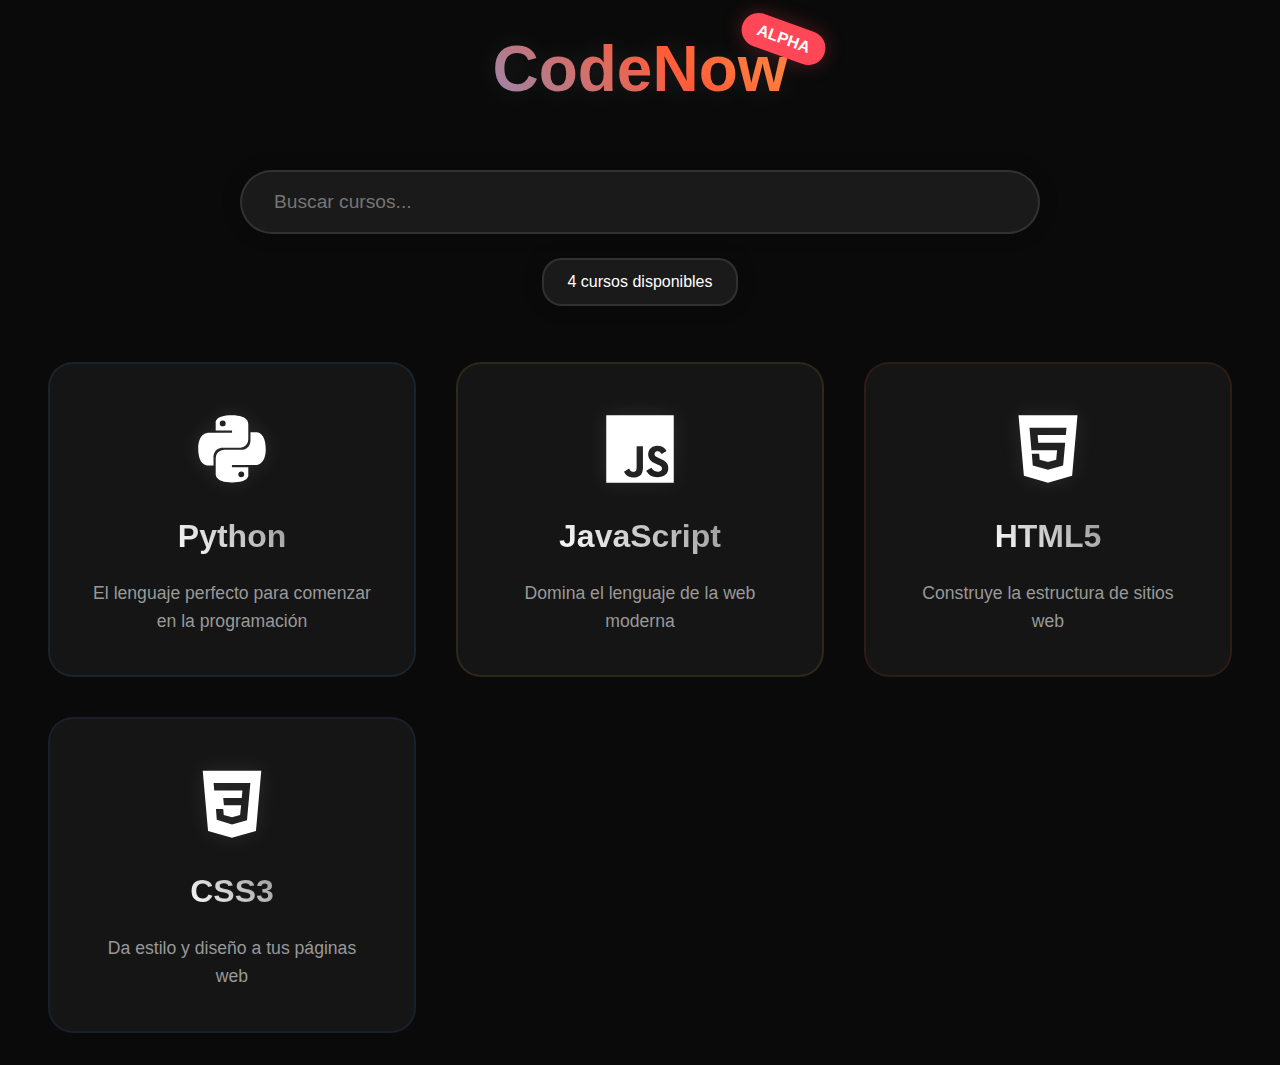
==== index.html @ e9f65292 "New commit" ====
<!DOCTYPE html>
<html lang="es">

<head>
    <meta charset="UTF-8" />
    <meta name="viewport" content="width=device-width, initial-scale=1.0" />
    <title>CodeNow | ONAC</title>
    <link rel="stylesheet" href="css/styles.css">
</head>

<body>
    <div class="title-container">
        <h1 class="main-title">CodeNow</h1>
        <span class="alpha-badge">ALPHA</span>
    </div>
    
    <div class="search-container">
        <input type="text" 
               class="search-box" 
               placeholder="Buscar cursos..." 
               id="searchCourses">
        <div class="stats-container">
            <span class="course-count">
                <span id="courseCount">4</span> cursos disponibles
            </span>
        </div>
    </div>
    
    <div class="courses-grid" id="coursesGrid">
        <!-- Python Card -->
        <a href="under-construction.html" class="course-card" data-language="python">
            <img src="assets/svg/python.svg" alt="Python">
            <h2>Python</h2>
            <p>El lenguaje perfecto para comenzar en la programación</p>
        </a>

        <!-- JavaScript Card -->
        <a href="under-construction.html" class="course-card" data-language="javascript">
            <img src="assets/svg/javascript.svg" alt="JavaScript">
            <h2>JavaScript</h2>
            <p>Domina el lenguaje de la web moderna</p>
        </a>

        <!-- HTML5 Card -->
        <a href="under-construction.html" class="course-card" data-language="html">
            <img src="assets/svg/html5.svg" alt="HTML5">
            <h2>HTML5</h2>
            <p>Construye la estructura de sitios web</p>
        </a>

        <!-- CSS3 Card -->
        <a href="under-construction.html" class="course-card" data-language="css">
            <img src="assets/svg/css3.svg" alt="CSS3">
            <h2>CSS3</h2>
            <p>Da estilo y diseño a tus páginas web</p>
        </a>
    </div>

    <script>
        // Funcionalidad de búsqueda
        const searchBox = document.getElementById('searchCourses');
        const coursesGrid = document.getElementById('coursesGrid');
        const courseCards = document.querySelectorAll('.course-card');
        const courseCount = document.getElementById('courseCount');

        searchBox.addEventListener('input', (e) => {
            const searchTerm = e.target.value.toLowerCase();
            let visibleCourses = 0;

            courseCards.forEach(card => {
                const title = card.querySelector('h2').textContent.toLowerCase();
                const description = card.querySelector('p').textContent.toLowerCase();
                const isVisible = title.includes(searchTerm) || description.includes(searchTerm);
                
                card.style.display = isVisible ? 'flex' : 'none';
                if (isVisible) visibleCourses++;
            });

            courseCount.textContent = visibleCourses;
        });
    </script>
</body>

</html>
---- css/styles.css ----
:root {
    --primary-bg: #0a0a0a;
    --card-bg: #151515;
    --text-primary: #fff;
    --python-color: #4CA6FF;
    --javascript-color: #FFE44D;
    --html-color: #FF5733;
    --css-color: #4D7FFF;
    --alpha-badge: #FF4757;
    --search-bg: #1a1a1a;
}

* {
    margin: 0;
    padding: 0;
    box-sizing: border-box;
    font-family: 'Segoe UI', Tahoma, Geneva, Verdana, sans-serif;
}

body {
    background: var(--primary-bg);
    color: var(--text-primary);
    min-height: 100vh;
    display: flex;
    flex-direction: column;
    align-items: center;
    padding: 2rem;
}

.title-container {
    position: relative;
    margin-bottom: 4rem;
}

.main-title {
    font-size: 4rem;
    text-align: center;
    background: linear-gradient(45deg, #4CA6FF, #FF5733, #FFE44D, #4D7FFF);
    -webkit-background-clip: text;
    background-clip: text;
    color: transparent;
    animation: gradient 8s ease infinite;
    background-size: 300% 300%;
    text-shadow: 0 0 30px rgba(255, 255, 255, 0.1);
}

.alpha-badge {
    position: absolute;
    top: -10px;
    right: -40px;
    background: var(--alpha-badge);
    color: white;
    padding: 0.5rem 1rem;
    border-radius: 20px;
    font-size: 1rem;
    font-weight: bold;
    transform: rotate(20deg);
    animation: pulse 2s infinite;
    box-shadow: 0 0 20px rgba(255, 71, 87, 0.3);
}

.search-container {
    width: 100%;
    max-width: 800px;
    margin-bottom: 3rem;
    display: flex;
    flex-direction: column;
    gap: 1rem;
}

.search-box {
    background: var(--search-bg);
    border: 2px solid rgba(255, 255, 255, 0.1);
    border-radius: 50px;
    padding: 1.2rem 2rem;
    color: var(--text-primary);
    font-size: 1.2rem;
    width: 100%;
    transition: all 0.3s ease;
    box-shadow: 0 0 20px rgba(0, 0, 0, 0.2);
}

.search-box:focus {
    outline: none;
    border-color: var(--alpha-badge);
    box-shadow: 0 0 25px rgba(255, 71, 87, 0.2);
    transform: translateY(-2px);
}

.stats-container {
    display: flex;
    justify-content: center;
    align-items: center;
    padding: 0.5rem 1rem;
}

.course-count {
    color: var(--text-primary);
    font-size: 1rem;
    background: var(--search-bg);
    padding: 0.8rem 1.5rem;
    border-radius: 20px;
    border: 2px solid rgba(255, 255, 255, 0.1);
    box-shadow: 0 0 20px rgba(0, 0, 0, 0.2);
}

.courses-grid {
    display: grid;
    grid-template-columns: repeat(auto-fit, minmax(300px, 1fr));
    gap: 2.5rem;
    max-width: 1300px;
    width: 100%;
    padding: 0 1rem;
}

.course-card {
    background: var(--card-bg);
    border-radius: 25px;
    padding: 2.5rem;
    text-decoration: none;
    color: var(--text-primary);
    display: flex;
    flex-direction: column;
    align-items: center;
    gap: 1.5rem;
    transition: all 0.4s cubic-bezier(0.175, 0.885, 0.32, 1.275);
    border: 2px solid rgba(255, 255, 255, 0.1);
    position: relative;
    overflow: hidden;
}

.course-card[data-language="python"] {
    border-color: rgba(76, 166, 255, 0.1);
}

.course-card[data-language="javascript"] {
    border-color: rgba(255, 228, 77, 0.1);
}

.course-card[data-language="html"] {
    border-color: rgba(255, 87, 51, 0.1);
}

.course-card[data-language="css"] {
    border-color: rgba(77, 127, 255, 0.1);
}

.course-card[data-language="python"]:hover {
    border-color: var(--python-color);
    box-shadow: 0 10px 40px rgba(76, 166, 255, 0.3);
    background: linear-gradient(145deg, var(--card-bg), rgba(76, 166, 255, 0.1));
}

.course-card[data-language="javascript"]:hover {
    border-color: var(--javascript-color);
    box-shadow: 0 10px 40px rgba(255, 228, 77, 0.3);
    background: linear-gradient(145deg, var(--card-bg), rgba(255, 228, 77, 0.1));
}

.course-card[data-language="html"]:hover {
    border-color: var(--html-color);
    box-shadow: 0 10px 40px rgba(255, 87, 51, 0.3);
    background: linear-gradient(145deg, var(--card-bg), rgba(255, 87, 51, 0.1));
}

.course-card[data-language="css"]:hover {
    border-color: var(--css-color);
    box-shadow: 0 10px 40px rgba(77, 127, 255, 0.3);
    background: linear-gradient(145deg, var(--card-bg), rgba(77, 127, 255, 0.1));
}

.course-card:hover {
    transform: translateY(-15px) scale(1.02);
}

.course-card img {
    width: 90px;
    height: 90px;
    transition: transform 0.5s cubic-bezier(0.175, 0.885, 0.32, 1.275);
    filter: drop-shadow(0 0 10px rgba(255, 255, 255, 0.1));
}

.course-card:hover img {
    transform: scale(1.2) rotate(10deg);
}

.course-card h2 {
    font-size: 2rem;
    margin: 0;
    background: linear-gradient(45deg, var(--text-primary), #999);
    -webkit-background-clip: text;
    background-clip: text;
    color: transparent;
}

.course-card p {
    text-align: center;
    color: #999;
    font-size: 1.1rem;
    margin: 0;
    line-height: 1.6;
}

@keyframes gradient {
    0% { background-position: 0% 50%; }
    50% { background-position: 100% 50%; }
    100% { background-position: 0% 50%; }
}

@keyframes pulse {
    0% { transform: rotate(20deg) scale(1); }
    50% { transform: rotate(20deg) scale(1.1); }
    100% { transform: rotate(20deg) scale(1); }
}

@media (max-width: 768px) {
    .main-title {
        font-size: 3rem;
    }
    
    body {
        padding: 1rem;
    }
    
    .alpha-badge {
        font-size: 0.9rem;
        right: -30px;
    }

    .search-box {
        padding: 1rem 1.5rem;
        font-size: 1.1rem;
    }

    .courses-grid {
        grid-template-columns: 1fr;
        gap: 2rem;
    }

    .course-card {
        padding: 2rem;
    }
}
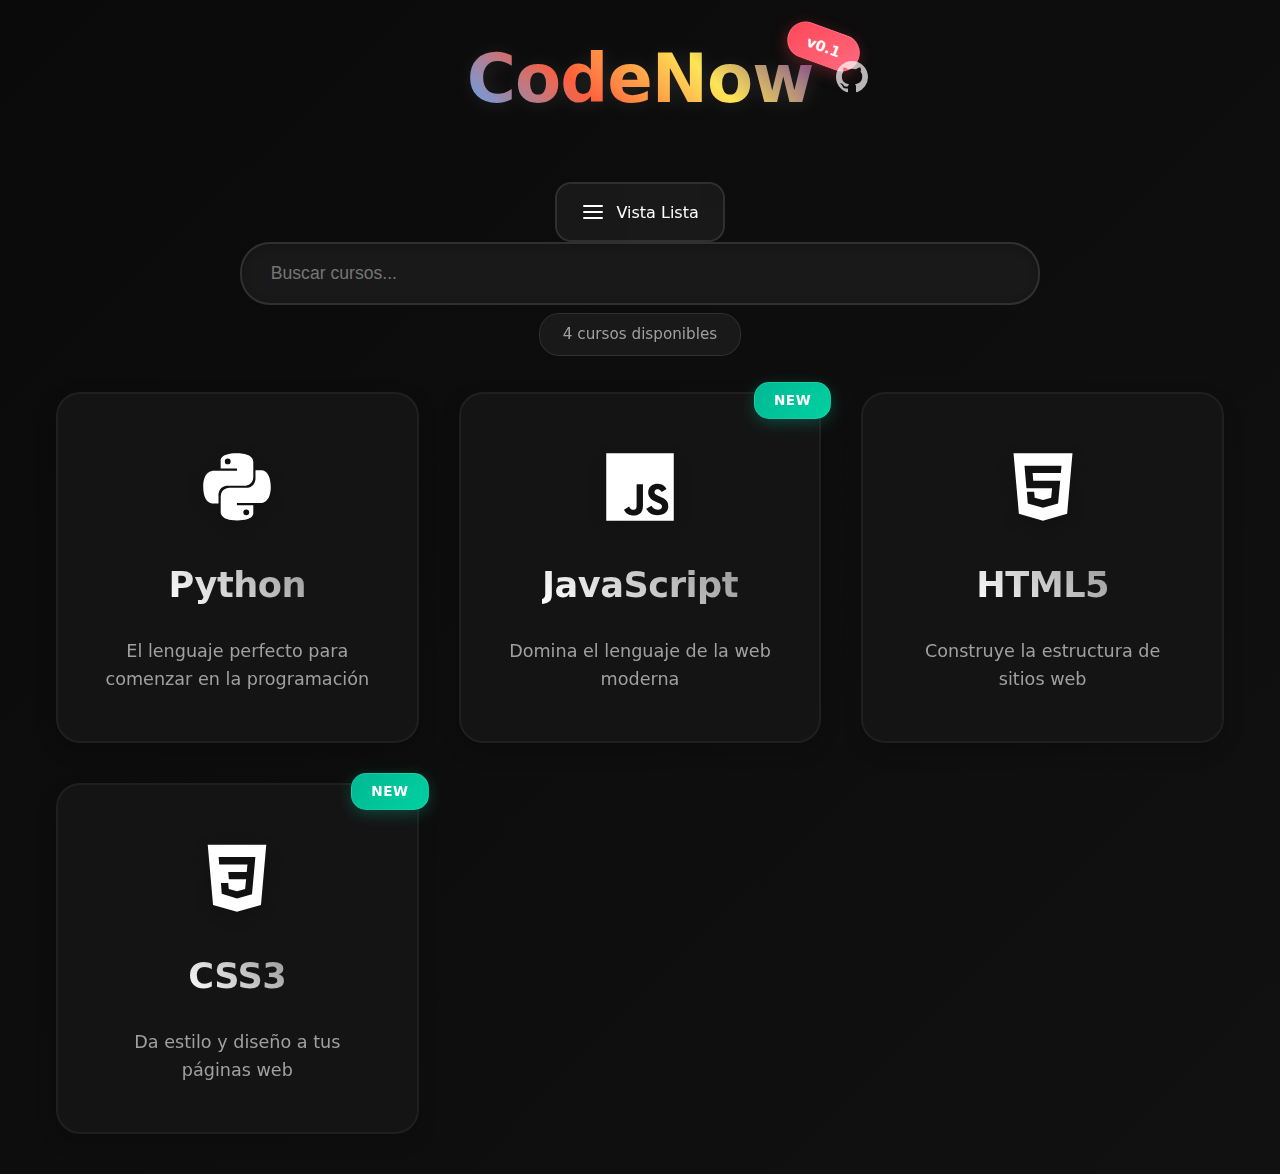
==== commit 5870f666: "V0.1" ====
--- a/index.html
+++ b/index.html
@@ -11,7 +11,21 @@
 <body>
     <div class="title-container">
         <h1 class="main-title">CodeNow</h1>
-        <span class="alpha-badge">ALPHA</span>
+        <span class="alpha-badge">v0.1</span>
+        <a href="https://github.com/ValkyrieOS/codenow" class="github-link" target="_blank" rel="noopener noreferrer">
+            <svg height="32" viewBox="0 0 16 16" width="32">
+                <path fill="currentColor" d="M8 0C3.58 0 0 3.58 0 8c0 3.54 2.29 6.53 5.47 7.59.4.07.55-.17.55-.38 0-.19-.01-.82-.01-1.49-2.01.37-2.53-.49-2.69-.94-.09-.23-.48-.94-.82-1.13-.28-.15-.68-.52-.01-.53.63-.01 1.08.58 1.23.82.72 1.21 1.87.87 2.33.66.07-.52.28-.87.51-1.07-1.78-.2-3.64-.89-3.64-3.95 0-.87.31-1.59.82-2.15-.08-.2-.36-1.02.08-2.12 0 0 .67-.21 2.2.82.64-.18 1.32-.27 2-.27.68 0 1.36.09 2 .27 1.53-1.04 2.2-.82 2.2-.82.44 1.1.16 1.92.08 2.12.51.56.82 1.27.82 2.15 0 3.07-1.87 3.75-3.65 3.95.29.25.54.73.54 1.48 0 1.07-.01 1.93-.01 2.2 0 .21.15.46.55.38A8.013 8.013 0 0016 8c0-4.42-3.58-8-8-8z"></path>
+            </svg>
+        </a>
+    </div>
+    
+    <div class="view-toggle">
+        <a href="list-view.html" class="view-button">
+            <svg width="24" height="24" viewBox="0 0 24 24" fill="none" xmlns="http://www.w3.org/2000/svg">
+                <path d="M3 12h18M3 6h18M3 18h18" stroke="currentColor" stroke-width="2" stroke-linecap="round"/>
+            </svg>
+            Vista Lista
+        </a>
     </div>
     
     <div class="search-container">
@@ -35,7 +49,8 @@
         </a>
 
         <!-- JavaScript Card -->
-        <a href="under-construction.html" class="course-card" data-language="javascript">
+        <a href="javascript-course.html" class="course-card" data-language="javascript">
+            <div class="new-badge">NEW</div>
             <img src="assets/svg/javascript.svg" alt="JavaScript">
             <h2>JavaScript</h2>
             <p>Domina el lenguaje de la web moderna</p>
@@ -49,7 +64,8 @@
         </a>
 
         <!-- CSS3 Card -->
-        <a href="under-construction.html" class="course-card" data-language="css">
+        <a href="css-course.html" class="course-card" data-language="css">
+            <div class="new-badge">NEW</div>
             <img src="assets/svg/css3.svg" alt="CSS3">
             <h2>CSS3</h2>
             <p>Da estilo y diseño a tus páginas web</p>
--- a/css/styles.css
+++ b/css/styles.css
@@ -1,243 +1,283 @@
 :root {
-    --primary-bg: #0a0a0a;
-    --card-bg: #151515;
-    --text-primary: #fff;
-    --python-color: #4CA6FF;
-    --javascript-color: #FFE44D;
-    --html-color: #FF5733;
-    --css-color: #4D7FFF;
-    --alpha-badge: #FF4757;
-    --search-bg: #1a1a1a;
+  --primary-bg: #0a0a0a;
+  --card-bg: #151515;
+  --text-primary: #fff;
+  --text-secondary: #a0a0a0;
+  --python-color: #4ca6ff;
+  --javascript-color: #ffe44d;
+  --html-color: #ff5733;
+  --css-color: #663399;
+  --alpha-badge: #ff4757;
+  --new-badge: #00b894;
+  --card-shadow: 0 8px 20px rgba(0, 0, 0, 0.2);
+  --hover-transition: all 0.4s cubic-bezier(0.175, 0.885, 0.32, 1.275);
 }
 
 * {
-    margin: 0;
-    padding: 0;
-    box-sizing: border-box;
-    font-family: 'Segoe UI', Tahoma, Geneva, Verdana, sans-serif;
+  margin: 0;
+  padding: 0;
+  box-sizing: border-box;
 }
 
 body {
-    background: var(--primary-bg);
-    color: var(--text-primary);
-    min-height: 100vh;
-    display: flex;
-    flex-direction: column;
-    align-items: center;
-    padding: 2rem;
+  background: linear-gradient(135deg, var(--primary-bg), #111);
+  color: var(--text-primary);
+  min-height: 100vh;
+  display: flex;
+  flex-direction: column;
+  align-items: center;
+  padding: 2.5rem;
+  font-family: system-ui, -apple-system, BlinkMacSystemFont, 'Segoe UI', sans-serif;
 }
 
 .title-container {
-    position: relative;
-    margin-bottom: 4rem;
+  position: relative;
+  margin-bottom: 4rem;
+  display: flex;
+  align-items: center;
 }
 
 .main-title {
-    font-size: 4rem;
-    text-align: center;
-    background: linear-gradient(45deg, #4CA6FF, #FF5733, #FFE44D, #4D7FFF);
-    -webkit-background-clip: text;
-    background-clip: text;
-    color: transparent;
-    animation: gradient 8s ease infinite;
-    background-size: 300% 300%;
-    text-shadow: 0 0 30px rgba(255, 255, 255, 0.1);
+  font-size: 4.2rem;
+  background: linear-gradient(45deg, #4ca6ff, #ff5733, #ffe44d, #663399);
+  -webkit-background-clip: text;
+  background-clip: text;
+  color: transparent;
+  font-weight: 800;
+  letter-spacing: -1px;
+  text-shadow: 2px 2px 20px rgba(255,255,255,0.1);
 }
 
 .alpha-badge {
-    position: absolute;
-    top: -10px;
+  position: absolute;
+  top: -12px;
+  right: -48px;
+  background: linear-gradient(135deg, var(--alpha-badge), #ff6b81);
+  color: white;
+  padding: 0.6rem 1.2rem;
+  border-radius: 20px;
+  font-size: 0.9rem;
+  font-weight: bold;
+  transform: rotate(20deg);
+  box-shadow: 0 4px 15px rgba(255, 71, 87, 0.3);
+  border: 1px solid rgba(255,255,255,0.1);
+}
+
+.new-badge {
+  position: absolute;
+  top: -12px;
+  right: -12px;
+  background: linear-gradient(135deg, var(--new-badge), #00d1a1);
+  color: white;
+  padding: 0.6rem 1.2rem;
+  border-radius: 15px;
+  font-size: 0.85rem;
+  font-weight: 600;
+  z-index: 1;
+  box-shadow: 0 4px 15px rgba(0, 184, 148, 0.3);
+  border: 1px solid rgba(255,255,255,0.1);
+  letter-spacing: 0.5px;
+}
+
+.search-container {
+  width: 100%;
+  max-width: 800px;
+  margin-bottom: 3rem;
+}
+
+.search-box {
+  background: rgba(26, 26, 26, 0.95);
+  border: 2px solid rgba(255, 255, 255, 0.1);
+  border-radius: 30px;
+  padding: 1.2rem 1.8rem;
+  color: var(--text-primary);
+  font-size: 1.1rem;
+  width: 100%;
+  transition: var(--hover-transition);
+  box-shadow: inset 0 2px 10px rgba(0,0,0,0.2);
+}
+
+.search-box:focus {
+  outline: none;
+  border-color: var(--alpha-badge);
+  box-shadow: 0 0 25px rgba(255, 71, 87, 0.15),
+              inset 0 2px 10px rgba(0,0,0,0.2);
+  transform: translateY(-2px);
+}
+
+.courses-grid {
+  display: grid;
+  grid-template-columns: repeat(auto-fit, minmax(300px, 1fr));
+  gap: 2.5rem;
+  max-width: 1300px;
+  width: 100%;
+  padding: 0 1rem;
+}
+
+.course-card {
+  background: rgba(21, 21, 21, 0.95);
+  border-radius: 24px;
+  padding: 3rem 2.5rem;
+  text-decoration: none;
+  color: var(--text-primary);
+  display: flex;
+  flex-direction: column;
+  align-items: center;
+  gap: 2rem;
+  transition: var(--hover-transition);
+  border: 2px solid rgba(255, 255, 255, 0.05);
+  position: relative;
+  box-shadow: var(--card-shadow);
+  backdrop-filter: blur(10px);
+}
+
+/* Hovers específicos por lenguaje mejorados */
+.course-card[data-language="python"]:hover {
+  border-color: var(--python-color);
+  transform: translateY(-12px);
+  background: linear-gradient(165deg, 
+              rgba(21, 21, 21, 0.95), 
+              rgba(76, 166, 255, 0.15));
+  box-shadow: 0 15px 30px rgba(76, 166, 255, 0.2);
+}
+
+.course-card[data-language="javascript"]:hover {
+  border-color: var(--javascript-color);
+  transform: translateY(-12px);
+  background: linear-gradient(165deg, 
+              rgba(21, 21, 21, 0.95), 
+              rgba(255, 228, 77, 0.15));
+  box-shadow: 0 15px 30px rgba(255, 228, 77, 0.2);
+}
+
+.course-card[data-language="html"]:hover {
+  border-color: var(--html-color);
+  transform: translateY(-12px);
+  background: linear-gradient(165deg, 
+              rgba(21, 21, 21, 0.95), 
+              rgba(255, 87, 51, 0.15));
+  box-shadow: 0 15px 30px rgba(255, 87, 51, 0.2);
+}
+
+.course-card[data-language="css"]:hover {
+  border-color: var(--css-color);
+  transform: translateY(-12px);
+  background: linear-gradient(165deg, 
+              rgba(21, 21, 21, 0.95), 
+              rgba(102, 51, 153, 0.15));
+  box-shadow: 0 15px 30px rgba(102, 51, 153, 0.2);
+}
+
+.course-card img {
+  width: 90px;
+  height: 90px;
+  transition: var(--hover-transition);
+  filter: drop-shadow(0 4px 8px rgba(0,0,0,0.2));
+}
+
+.course-card:hover img {
+  transform: scale(1.15) rotate(5deg);
+  filter: drop-shadow(0 8px 16px rgba(0,0,0,0.3));
+}
+
+.course-card h2 {
+  font-size: 2.2rem;
+  font-weight: 800;
+  letter-spacing: -0.5px;
+  background: linear-gradient(45deg, var(--text-primary), #999);
+  -webkit-background-clip: text;
+  background-clip: text;
+  color: transparent;
+}
+
+.course-card p {
+  text-align: center;
+  color: var(--text-secondary);
+  font-size: 1.1rem;
+  line-height: 1.6;
+  font-weight: 400;
+}
+
+.view-button {
+  display: flex;
+  align-items: center;
+  gap: 0.7rem;
+  padding: 1rem 1.5rem;
+  background: rgba(255, 255, 255, 0.05);
+  border: 2px solid rgba(255, 255, 255, 0.1);
+  border-radius: 16px;
+  color: var(--text-primary);
+  text-decoration: none;
+  font-size: 1rem;
+  transition: var(--hover-transition);
+  backdrop-filter: blur(10px);
+}
+
+.view-button:hover {
+  background: rgba(255, 255, 255, 0.1);
+  transform: translateY(-3px);
+  box-shadow: 0 8px 20px rgba(0,0,0,0.2);
+}
+
+.github-link {
+  position: absolute;
+  top: 50%;
+  right: -55px;
+  transform: translateY(-50%);
+  color: var(--text-primary);
+  opacity: 0.7;
+  transition: var(--hover-transition);
+}
+
+.github-link:hover {
+  opacity: 1;
+  transform: translateY(-50%) scale(1.15) rotate(360deg);
+}
+
+.stats-container {
+  margin-top: 1.2rem;
+  text-align: center;
+}
+
+.course-count {
+  background: rgba(255, 255, 255, 0.05);
+  padding: 0.7rem 1.4rem;
+  border-radius: 20px;
+  font-size: 0.95rem;
+  color: var(--text-secondary);
+  border: 1px solid rgba(255,255,255,0.1);
+  backdrop-filter: blur(10px);
+}
+
+@media (max-width: 768px) {
+  body {
+    padding: 1.5rem;
+  }
+
+  .main-title {
+    font-size: 3.2rem;
+  }
+  
+  .course-card {
+    padding: 2.5rem 2rem;
+  }
+  
+  .course-card h2 {
+    font-size: 2rem;
+  }
+
+  .github-link {
+    right: -45px;
+  }
+
+  .alpha-badge {
     right: -40px;
-    background: var(--alpha-badge);
-    color: white;
+    font-size: 0.85rem;
     padding: 0.5rem 1rem;
-    border-radius: 20px;
+  }
+
+  .search-box {
+    padding: 1rem 1.5rem;
     font-size: 1rem;
-    font-weight: bold;
-    transform: rotate(20deg);
-    animation: pulse 2s infinite;
-    box-shadow: 0 0 20px rgba(255, 71, 87, 0.3);
-}
-
-.search-container {
-    width: 100%;
-    max-width: 800px;
-    margin-bottom: 3rem;
-    display: flex;
-    flex-direction: column;
-    gap: 1rem;
-}
-
-.search-box {
-    background: var(--search-bg);
-    border: 2px solid rgba(255, 255, 255, 0.1);
-    border-radius: 50px;
-    padding: 1.2rem 2rem;
-    color: var(--text-primary);
-    font-size: 1.2rem;
-    width: 100%;
-    transition: all 0.3s ease;
-    box-shadow: 0 0 20px rgba(0, 0, 0, 0.2);
-}
-
-.search-box:focus {
-    outline: none;
-    border-color: var(--alpha-badge);
-    box-shadow: 0 0 25px rgba(255, 71, 87, 0.2);
-    transform: translateY(-2px);
-}
-
-.stats-container {
-    display: flex;
-    justify-content: center;
-    align-items: center;
-    padding: 0.5rem 1rem;
-}
-
-.course-count {
-    color: var(--text-primary);
-    font-size: 1rem;
-    background: var(--search-bg);
-    padding: 0.8rem 1.5rem;
-    border-radius: 20px;
-    border: 2px solid rgba(255, 255, 255, 0.1);
-    box-shadow: 0 0 20px rgba(0, 0, 0, 0.2);
-}
-
-.courses-grid {
-    display: grid;
-    grid-template-columns: repeat(auto-fit, minmax(300px, 1fr));
-    gap: 2.5rem;
-    max-width: 1300px;
-    width: 100%;
-    padding: 0 1rem;
-}
-
-.course-card {
-    background: var(--card-bg);
-    border-radius: 25px;
-    padding: 2.5rem;
-    text-decoration: none;
-    color: var(--text-primary);
-    display: flex;
-    flex-direction: column;
-    align-items: center;
-    gap: 1.5rem;
-    transition: all 0.4s cubic-bezier(0.175, 0.885, 0.32, 1.275);
-    border: 2px solid rgba(255, 255, 255, 0.1);
-    position: relative;
-    overflow: hidden;
-}
-
-.course-card[data-language="python"] {
-    border-color: rgba(76, 166, 255, 0.1);
-}
-
-.course-card[data-language="javascript"] {
-    border-color: rgba(255, 228, 77, 0.1);
-}
-
-.course-card[data-language="html"] {
-    border-color: rgba(255, 87, 51, 0.1);
-}
-
-.course-card[data-language="css"] {
-    border-color: rgba(77, 127, 255, 0.1);
-}
-
-.course-card[data-language="python"]:hover {
-    border-color: var(--python-color);
-    box-shadow: 0 10px 40px rgba(76, 166, 255, 0.3);
-    background: linear-gradient(145deg, var(--card-bg), rgba(76, 166, 255, 0.1));
-}
-
-.course-card[data-language="javascript"]:hover {
-    border-color: var(--javascript-color);
-    box-shadow: 0 10px 40px rgba(255, 228, 77, 0.3);
-    background: linear-gradient(145deg, var(--card-bg), rgba(255, 228, 77, 0.1));
-}
-
-.course-card[data-language="html"]:hover {
-    border-color: var(--html-color);
-    box-shadow: 0 10px 40px rgba(255, 87, 51, 0.3);
-    background: linear-gradient(145deg, var(--card-bg), rgba(255, 87, 51, 0.1));
-}
-
-.course-card[data-language="css"]:hover {
-    border-color: var(--css-color);
-    box-shadow: 0 10px 40px rgba(77, 127, 255, 0.3);
-    background: linear-gradient(145deg, var(--card-bg), rgba(77, 127, 255, 0.1));
-}
-
-.course-card:hover {
-    transform: translateY(-15px) scale(1.02);
-}
-
-.course-card img {
-    width: 90px;
-    height: 90px;
-    transition: transform 0.5s cubic-bezier(0.175, 0.885, 0.32, 1.275);
-    filter: drop-shadow(0 0 10px rgba(255, 255, 255, 0.1));
-}
-
-.course-card:hover img {
-    transform: scale(1.2) rotate(10deg);
-}
-
-.course-card h2 {
-    font-size: 2rem;
-    margin: 0;
-    background: linear-gradient(45deg, var(--text-primary), #999);
-    -webkit-background-clip: text;
-    background-clip: text;
-    color: transparent;
-}
-
-.course-card p {
-    text-align: center;
-    color: #999;
-    font-size: 1.1rem;
-    margin: 0;
-    line-height: 1.6;
-}
-
-@keyframes gradient {
-    0% { background-position: 0% 50%; }
-    50% { background-position: 100% 50%; }
-    100% { background-position: 0% 50%; }
-}
-
-@keyframes pulse {
-    0% { transform: rotate(20deg) scale(1); }
-    50% { transform: rotate(20deg) scale(1.1); }
-    100% { transform: rotate(20deg) scale(1); }
-}
-
-@media (max-width: 768px) {
-    .main-title {
-        font-size: 3rem;
-    }
-    
-    body {
-        padding: 1rem;
-    }
-    
-    .alpha-badge {
-        font-size: 0.9rem;
-        right: -30px;
-    }
-
-    .search-box {
-        padding: 1rem 1.5rem;
-        font-size: 1.1rem;
-    }
-
-    .courses-grid {
-        grid-template-columns: 1fr;
-        gap: 2rem;
-    }
-
-    .course-card {
-        padding: 2rem;
-    }
-} +  }
+}
